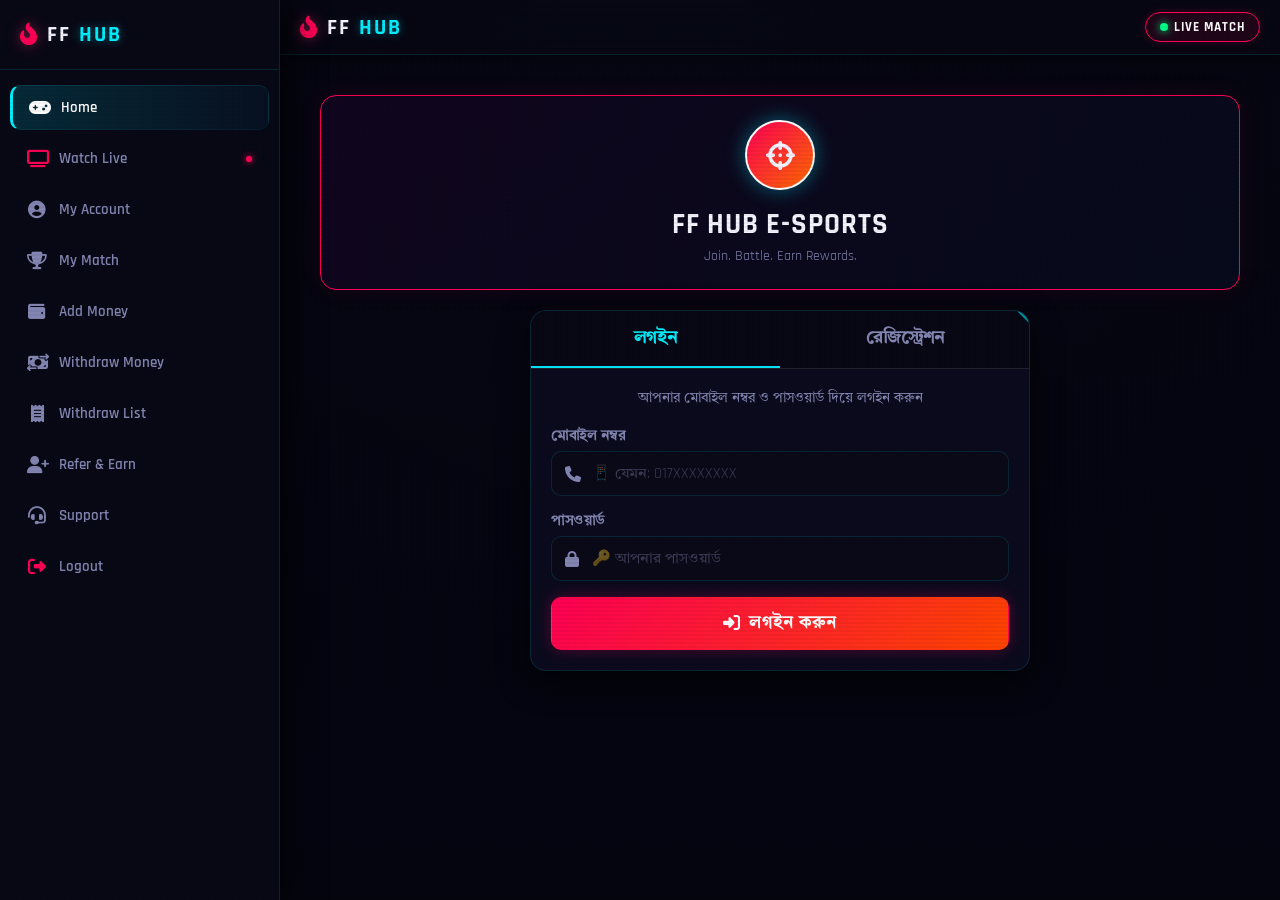
==== index.html @ 03e6fbab "Initial commit of FF Hub" ====
<!DOCTYPE html>
<html lang="bn">
<head>
  <meta charset="UTF-8">
  <meta name="viewport" content="width=device-width, initial-scale=1.0">
  <title>FF HUB — E-Sports Platform 🔥</title>
  <meta name="description" content="Bangladesh Free Fire Tournament Platform — Join, Play, Win!">
  <link rel="manifest" href="manifest.json">
  <meta name="theme-color" content="#ff0055">
  <link rel="stylesheet" href="css/style.css">
  <link rel="stylesheet" href="https://cdnjs.cloudflare.com/ajax/libs/font-awesome/6.5.0/css/all.min.css">
</head>
<body>

<div id="app" class="futuristic-layout">

  <!-- ── SIDEBAR DRAWER (LEFT PANEL) ── -->
  <aside id="sidebar" class="sidebar">
    <div class="sidebar-header">
      <div class="logo">
        <i class="fa-solid fa-fire-flame-curved"></i> FF <span>HUB</span>
      </div>
      <button class="sidebar-close-btn" onclick="toggleSidebar()">&times;</button>
    </div>
    
    <div class="sidebar-profile" id="sidebarProfile" style="display:none;">
      <div class="sidebar-avatar"><i class="fa-solid fa-user-ninja"></i></div>
      <div class="sidebar-user-info">
        <div class="sidebar-username" id="sbName">—</div>
        <div class="sidebar-email" id="sbEmail">—</div>
      </div>
    </div>
    
    <nav class="sidebar-nav">
      <a href="#" id="menu-home" onclick="goMenu('Home', this)" class="active">
        <i class="fa-solid fa-gamepad"></i> Home
      </a>
      <a href="#" id="menu-live" onclick="goMenu('Live', this)">
        <i class="fa-solid fa-tv live-glowing-icon"></i> Watch Live <span class="badge-live-pulse"></span>
      </a>
      <a href="#" id="menu-account" onclick="goMenu('Account', this)">
        <i class="fa-solid fa-circle-user"></i> My Account
      </a>
      <a href="#" id="menu-mymatch" onclick="goMenu('MyMatch', this)">
        <i class="fa-solid fa-trophy"></i> My Match
      </a>
      <a href="#" id="menu-addmoney" onclick="goMenu('AddMoney', this)">
        <i class="fa-solid fa-wallet"></i> Add Money
      </a>
      <a href="#" id="menu-withdraw" onclick="goMenu('Withdraw', this)">
        <i class="fa-solid fa-money-bill-transfer"></i> Withdraw Money
      </a>
      <a href="#" id="menu-withdrawlist" onclick="goMenu('WithdrawList', this)">
        <i class="fa-solid fa-receipt"></i> Withdraw List
      </a>
      <a href="#" id="menu-refer" onclick="goMenu('Refer', this)">
        <i class="fa-solid fa-user-plus"></i> Refer & Earn
      </a>
      <a href="#" id="menu-support" onclick="goMenu('Support', this)">
        <i class="fa-solid fa-headset"></i> Support
      </a>
      <a href="#" onclick="doLogout()">
        <i class="fa-solid fa-right-from-bracket" style="color: var(--primary);"></i> Logout
      </a>
    </nav>
  </aside>

  <!-- Sidebar Overlay for mobile -->
  <div id="sidebarOverlay" class="sidebar-overlay" onclick="toggleSidebar()"></div>

  <!-- ── MAIN CONTENT AREA ── -->
  <div class="content-wrapper">
    
    <!-- TOP NAVBAR -->
    <header class="top-navbar">
      <div class="nav-left">
        <button class="hamburger-btn" onclick="toggleSidebar()"><i class="fa-solid fa-bars-staggered"></i></button>
        <div class="logo">
          <i class="fa-solid fa-fire-flame-curved"></i> FF <span>HUB</span>
        </div>
      </div>
      <div class="nav-right">
        <a href="#" onclick="goMenu('Live')" class="live-btn-header">
          <span class="live-dot"></span> LIVE MATCH
        </a>
        <div class="wallet-badge" onclick="goMenu('AddMoney')" id="walletBtn" style="display:none;">
          <i class="fa-solid fa-coins"></i>
          <span id="walletDisplay">৳ 0</span>
        </div>
      </div>
    </header>

    <!-- CONTENT WRAPPER -->
    <main>

      <!-- ── AUTH SECTION ── -->
      <section id="secAuth" class="active">
        <div class="profile-hero" style="margin-top:10px; border-color: var(--primary);">
          <div class="profile-avatar-big" style="background: linear-gradient(135deg, var(--primary) 0%, #ff6a00 100%); width:70px; height:70px; font-size:1.8rem;">
            <i class="fa-solid fa-crosshairs"></i>
          </div>
          <h1 style="font-size: 1.8rem; font-weight:700; color: var(--text); letter-spacing: 1px;">FF HUB E-SPORTS</h1>
          <p style="color: var(--muted); margin-top: 4px; font-size:0.9rem;">Join. Battle. Earn Rewards.</p>
        </div>
        
        <div class="card" style="position:relative; z-index:10; background: rgba(13, 14, 33, 0.85); backdrop-filter: blur(20px); padding: 0; overflow: hidden;">
          <!-- AUTH TABS -->
          <div style="display:flex; border-bottom: 1px solid rgba(255,255,255,0.1); background: rgba(0,0,0,0.3);">
            <button id="tabLogin" class="auth-tab active" onclick="switchAuthTab('login')" style="flex:1; padding:16px; background:none; border:none; color:var(--secondary); border-bottom: 2px solid var(--secondary); font-weight:800; font-family:var(--font); font-size:1.1rem; cursor:pointer;">লগইন</button>
            <button id="tabReg" class="auth-tab" onclick="switchAuthTab('register')" style="flex:1; padding:16px; background:none; border:none; color:var(--muted); border-bottom: 2px solid transparent; font-weight:800; font-family:var(--font); font-size:1.1rem; cursor:pointer;">রেজিস্ট্রেশন</button>
          </div>

          <!-- LOGIN FORM -->
          <div id="formLogin" style="padding: 20px;">
            <div class="form-sub" style="margin-bottom:20px;">আপনার মোবাইল নম্বর ও পাসওয়ার্ড দিয়ে লগইন করুন</div>
            <div class="input-group">
              <span class="input-label">মোবাইল নম্বর</span>
              <div class="input-wrapper">
                <input type="tel" id="loginPhone" placeholder="📱 যেমন: 017XXXXXXXX">
                <i class="fa-solid fa-phone"></i>
              </div>
            </div>
            <div class="input-group">
              <span class="input-label">পাসওয়ার্ড</span>
              <div class="input-wrapper">
                <input type="password" id="loginPass" placeholder="🔑 আপনার পাসওয়ার্ড">
                <i class="fa-solid fa-lock"></i>
              </div>
            </div>
            <button class="btn btn-fire" onclick="doLogin()">
              <i class="fa-solid fa-right-to-bracket"></i> লগইন করুন
            </button>
          </div>

          <!-- REGISTRATION FORM -->
          <div id="formReg" style="display:none; padding: 20px;">
            <div class="form-sub" style="margin-bottom:20px;">নতুন হলে সঠিক তথ্য দিয়ে একাউন্ট তৈরি করুন</div>
            <div class="input-group">
              <span class="input-label">আপনার নাম</span>
              <div class="input-wrapper">
                <input type="text" id="regName" placeholder="👤 যেমন: Azizul Islam">
                <i class="fa-solid fa-signature"></i>
              </div>
            </div>
            <div class="input-group">
              <span class="input-label">মোবাইল নম্বর</span>
              <div class="input-wrapper">
                <input type="tel" id="regPhone" placeholder="📱 যেমন: 017XXXXXXXX">
                <i class="fa-solid fa-phone"></i>
              </div>
            </div>
            <div class="input-group">
              <span class="input-label">Free Fire UID</span>
              <div class="input-wrapper">
                <input type="text" id="regFFUid" placeholder="🎮 যেমন: 1234567890">
                <i class="fa-solid fa-id-card"></i>
              </div>
            </div>
            <div class="input-group">
              <span class="input-label">Free Fire ইন-গেম নাম</span>
              <div class="input-wrapper">
                <input type="text" id="regFFName" placeholder="⚔️ যেমন: HHH_Fahim">
                <i class="fa-solid fa-gamepad"></i>
              </div>
            </div>
            <div class="input-group">
              <span class="input-label">নতুন পাসওয়ার্ড</span>
              <div class="input-wrapper">
                <input type="password" id="regPass" placeholder="🔑 কমপক্ষে ৪ সংখ্যার পাসওয়ার্ড">
                <i class="fa-solid fa-lock"></i>
              </div>
            </div>
            <button class="btn btn-cyan" onclick="doRegister()">
              <i class="fa-solid fa-user-plus"></i> একাউন্ট তৈরি করুন
            </button>
          </div>
        </div>
      </section>

      <!-- ── HOME SECTION ── -->
      <section id="secHome">
        
        <!-- ── HERO BANNERS (Auto-Slide Carousel) ── -->
        <div id="heroSlider" style="margin-bottom: 24px;">
        </div>

        <div class="sec-title">
          <i class="fa-solid fa-gamepad"></i> গেম মোড বেছে নিন
        </div>
        
        <!-- ── MODE GRID (Dynamically rendered from DB.modes) ── -->
        <div id="modeGrid" class="mode-grid"></div>
      </section>

      <!-- ── MATCH LIST SECTION ── -->
      <section id="secMatchList">
        <div style="display: flex; align-items: center; justify-content: space-between; margin-bottom: 20px; border-bottom: 1px solid rgba(255,255,255,0.1); padding-bottom: 15px;">
          <div style="display: flex; align-items: center; gap: 12px;">
            <button onclick="goMenu('Home')" style="background: rgba(255,255,255,0.1); border: none; color: #fff; width: 36px; height: 36px; border-radius: 50%; font-size: 1.1rem; cursor: pointer; display: flex; align-items: center; justify-content: center;">
              <i class="fa-solid fa-arrow-left"></i>
            </button>
            <div style="font-size: 1.2rem; font-weight: 800; text-transform: uppercase;" id="matchListTitle">Free Fire Matches</div>
          </div>
          <button style="background: transparent; color: var(--secondary); border: none; font-size: 1.4rem; cursor: pointer;">
            <i class="fa-solid fa-circle-play"></i>
          </button>
        </div>

        <div style="display: flex; margin-bottom: 16px;">
          <button id="mlTabOngoing" class="filter-tab active" style="flex:1; border-radius:0; border-bottom: 3px solid var(--secondary); background:transparent; font-weight:800; font-size:0.9rem;" onclick="filterListTab('ongoing')">ONGOING</button>
          <button id="mlTabResults" class="filter-tab" style="flex:1; border-radius:0; border-bottom: 3px solid transparent; background:transparent; font-weight:800; color:var(--muted); font-size:0.9rem;" onclick="filterListTab('results')">RESULTS</button>
        </div>

        <div id="tournamentList">
          <!-- Rendered dynamically via JS -->
        </div>
      </section>

      <!-- ── WATCH LIVE MATCH SECTION ── -->
      <section id="secLive">
        <div class="live-stream-chat-layout">
          <!-- Live Stream -->
          <div>
            <div class="card card-glowing" style="margin-bottom:0;">
              <div class="form-title" style="margin-bottom:12px;">🎥 big match live streaming</div>
              <div id="liveStreamContainer" class="live-stream-container"></div>
              <div style="margin-top: 15px; display: flex; justify-content: space-between; align-items: center;">
                <span class="status-badge approved" style="margin-top:0; font-size:0.75rem;">
                  <span class="live-dot" style="display:inline-block; margin-right:4px;"></span> Active Stream
                </span>
                <div style="font-size:0.85rem; color:var(--muted);" id="liveMatchTitle">Free Fire Grand Finals Live</div>
              </div>
            </div>
          </div>

          <!-- Live Chat -->
          <div class="live-chat-card">
            <div class="live-chat-header">
              <i class="fa-solid fa-comments"></i> 💬 Arena Live Chat (ম্যাচ আলোচনা)
            </div>
            <div class="live-chat-messages" id="liveChatMessages">
              <div class="chat-msg"><span class="chat-author mod">System Bot:</span> স্বাগতম! এখানে লাইভ ম্যাচের মন্তব্য করুন।</div>
            </div>
            <div class="live-chat-input-bar">
              <input type="text" id="chatInput" placeholder="চ্যাট লিখুন..." class="no-icon" onkeydown="if(event.key === 'Enter') sendChat()">
              <button onclick="sendChat()">Send</button>
            </div>
          </div>
        </div>

        <!-- Android & Telegram Links -->
        <div class="esport-promo-grid">
          <a href="https://play.google.com" target="_blank" class="esport-promo-btn playstore">
            <i class="fa-brands fa-google-play"></i>
            <strong>Google Play App</strong>
            <span>Download Mobile App</span>
          </a>
          <a href="https://t.me/yourtelegram" target="_blank" class="esport-promo-btn telegram">
            <i class="fa-brands fa-telegram"></i>
            <strong>Join Telegram</strong>
            <span>Giveaways & Offers</span>
          </a>
        </div>
      </section>

      <!-- ── MY ACCOUNT (PROFILE) SECTION ── -->
      <section id="secAccount">
        <div class="profile-hero">
          <div class="verified-badge">
            <i class="fa-solid fa-circle-check"></i> Verified Account
          </div>
          <div class="profile-avatar-big">
            <i class="fa-solid fa-user-ninja"></i>
          </div>
          <h2 class="profile-name" id="pName"> Azizul Islam Fahim</h2>
          <div class="profile-ffname" id="pFFName" style="font-size: 1rem; font-weight:600; margin-top:2px;">FF Name: HHH Esports</div>
          <div class="profile-uid" id="pUid" style="font-size: 0.9rem; font-weight:500;">UID: 325318992</div>
          <div class="profile-joined-date" id="pJoinedDate">Joined: 28 January, 2026 at 10:06 AM</div>
        </div>

        <!-- Balances Grid -->
        <div class="stats-grid">
          <div class="stat-box cyan">
            <h3>💰 Current Balance</h3>
            <p id="p2Wallet">৳ 0</p>
          </div>
          <div class="stat-box green">
            <h3>🏅 Earn Balance</h3>
            <p id="p2Prize">৳ 0</p>
          </div>
          <div class="stat-box secondary">
            <h3>🔑 Support PIN</h3>
            <p id="p2SupportPin" style="font-size: 1.4rem; letter-spacing: 1px;">------</p>
          </div>
          <div class="stat-box secondary" style="display:flex; flex-direction:column; justify-content:center; align-items:center;">
            <h3>💀 Total Kills</h3>
            <p id="p2Kills" style="font-size: 1.5rem;">0</p>
          </div>
        </div>

        <div style="display:flex; justify-content:space-between; align-items:center; margin-bottom:12px;">
          <div class="sec-title" style="margin:0;"><i class="fa-solid fa-receipt"></i> সাম্প্রতিক লেনদেন সমূহ</div>
          <button class="btn btn-cyan btn-sm" onclick="goMenu('AddMoney')" style="padding:6px 12px; font-size:0.75rem;">Add Money</button>
        </div>

        <!-- Transactions History Container -->
        <div class="card" style="padding: 10px;">
          <div class="table-responsive">
            <table class="tx-table">
              <thead>
                <tr>
                  <th>তারিখ</th>
                  <th>বিবরণ/ট্যাগ</th>
                  <th>পরিমাণ</th>
                  <th>অবস্থা</th>
                </tr>
              </thead>
              <tbody id="historyList">
                <!-- Rendered dynamically -->
              </tbody>
            </table>
          </div>
          <div class="table-pagination">
            <button class="pag-btn" id="btnPrevPage" onclick="prevPage()">Previous</button>
            <span id="pageIndicator">Page 1 of 1</span>
            <button class="pag-btn" id="btnNextPage" onclick="nextPage()">Next</button>
          </div>
        </div>
      </section>

      <!-- ── MY MATCHES SECTION ── -->
      <section id="secMyMatch">
        <div class="sec-title">
          <i class="fa-solid fa-gamepad"></i> আমার অংশগ্রহণকৃত টুর্নামেন্ট
        </div>
        <div id="myMatchesList">
          <!-- Filled by JS -->
        </div>
      </section>

      <!-- ── ADD MONEY (DEPOSIT) SECTION ── -->
      <section id="secAddMoney">
        <div class="card card-glowing">
          <div class="form-title">💰 Add Wallet Money</div>
          <div class="form-sub">নিচের যেকোনো পেমেন্ট অপশন ব্যবহার করে ডিপোজিট করুন</div>

          <div class="pay-grid">
            <button class="pay-btn bkash selected" onclick="selectPayMethod('bkash', this)">💗 bKash</button>
            <button class="pay-btn nagad" onclick="selectPayMethod('nagad', this)">🔶 Nagad</button>
            <button class="pay-btn rocket" onclick="selectPayMethod('rocket', this)">🚀 Rocket</button>
          </div>

          <div class="pay-number-card">
            <div>
              <div class="pay-num-lbl" id="payLabel">bKash Personal:</div>
              <div class="pay-num-val" id="payNumber">01712-345678</div>
            </div>
            <button class="copy-btn" onclick="copyNumber()">Copy Number</button>
          </div>

          <div class="input-group">
            <span class="input-label">টাকার পরিমাণ (৳)</span>
            <div class="input-wrapper">
              <input type="number" id="depAmount" placeholder="যেমন: ১০০ (নূন্যতম ৫০ টাকা)" min="50">
              <i class="fa-solid fa-bangladeshi-taka-sign"></i>
            </div>
          </div>

          <div class="input-group">
            <span class="input-label">Transaction ID (TrxID)</span>
            <div class="input-wrapper">
              <input type="text" id="depTrx" placeholder="পেমেন্ট স্লিপের TrxID টি দিন">
              <i class="fa-solid fa-key"></i>
            </div>
          </div>

          <button class="btn btn-green" onclick="submitDeposit()">
            <i class="fa-solid fa-paper-plane"></i> পেমেন্ট রিকোয়েস্ট পাঠান
          </button>
        </div>

        <!-- Video Tutorial Card -->
        <div class="tutorial-video-card">
          <div class="tutorial-header">
            <i class="fa-brands fa-youtube" style="color:red; margin-right:6px;"></i> Tutorial: টাকা কিভাবে অ্যাড করবেন?
          </div>
          <div id="tutorialVideoContainer" class="tutorial-video-container">
            <!-- Embed dynamically from settings -->
          </div>
        </div>
      </section>

      <!-- ── WITHDRAW SECTION ── -->
      <section id="secWithdraw">
        <!-- Withdraw Request Card -->
        <div class="card card-glowing">
          <div class="form-title">💸 Winnings Withdrawal</div>
          <div class="form-sub">আপনার উইনিং ব্যালেন্স bKash, Nagad বা Rocket এ সরাসরি ক্যাশআউট করুন</div>

          <div class="pay-number-card" style="margin-bottom:16px;">
            <div>
              <div class="pay-num-lbl">উইথড্র করার যোগ্য ব্যালেন্স</div>
              <div class="pay-num-val" style="color:var(--gold);" id="withBalDisplay">৳ 0</div>
            </div>
            <div style="font-size:0.8rem; color:var(--primary); font-weight:700;">মিনিমাম উইথড্র: ৳১০০</div>
          </div>

          <div class="input-group">
            <span class="input-label">উইথড্র করার পরিমাণ (৳)</span>
            <div class="input-wrapper">
              <input type="number" id="withAmt" placeholder="১০০ বা তার বেশি দিন" min="100">
              <i class="fa-solid fa-bangladeshi-taka-sign"></i>
            </div>
          </div>

          <div class="input-group">
            <span class="input-label">পেমেন্ট মেথড সিলেক্ট করুন</span>
            <div class="select-wrapper">
              <select id="withMethod" class="no-icon">
                <option value="bkash">💗 bKash (Personal)</option>
                <option value="nagad">🔶 Nagad (Personal)</option>
                <option value="rocket">🚀 Rocket (Personal)</option>
              </select>
            </div>
          </div>

          <div class="input-group">
            <span class="input-label">আপনার পেমেন্ট নম্বর</span>
            <div class="input-wrapper">
              <input type="text" id="withAcc" placeholder="আপনার ০১১XXXXXXXX নম্বরটি দিন">
              <i class="fa-solid fa-phone"></i>
            </div>
          </div>

          <button class="btn btn-fire" onclick="submitWithdraw()">
            <i class="fa-solid fa-paper-plane"></i> উইথড্র রিকোয়েস্ট পাঠান
          </button>
        </div>

        <!-- Transfer Winnings to Wallet Balance Card -->
        <div class="card">
          <div class="form-title" style="font-size: 1.15rem; color: var(--secondary);">🔄 Transfer To Wallet Money</div>
          <div class="form-sub" style="margin-bottom:14px;">উইনিং ব্যালেন্সটি ডিপোজিট ব্যালেন্সে রূপান্তর করে গেম খেলুন (ফি ০%)</div>
          
          <div class="pay-number-card" style="margin-bottom:16px; padding:10px 14px;">
            <div>
              <div class="pay-num-lbl" style="font-size:0.8rem;">হস্তান্তরযোগ্য ব্যালেন্স</div>
              <div class="pay-num-val" style="color:var(--secondary); font-size:1rem;" id="transBalDisplay">৳ 0</div>
            </div>
          </div>

          <div class="input-group">
            <span class="input-label">রূপান্তরের পরিমাণ (৳)</span>
            <div class="input-wrapper">
              <input type="number" id="transAmt" placeholder="৳ পরিমাণ লিখুন" min="10">
              <i class="fa-solid fa-arrow-right-arrow-left"></i>
            </div>
          </div>

          <button class="btn btn-cyan" onclick="submitTransfer()">
            <i class="fa-solid fa-arrow-right-arrow-left"></i> ট্রান্সফার করুন
          </button>
        </div>
      </section>

      <!-- ── WITHDRAW LIST SECTION ── -->
      <section id="secWithdrawList">
        <div class="sec-title">
          <i class="fa-solid fa-receipt"></i> উইথড্র রিকোয়েস্ট হিস্ট্রি
        </div>
        <div class="card" id="withdrawRequestsList">
          <div class="empty"><i class="fa-solid fa-receipt"></i> কোন উইথড্র ইতিহাস নেই</div>
        </div>
      </section>

      <!-- ── REFER & EARN SECTION ── -->
      <section id="secRefer">
        <div class="card card-glowing" style="text-align: center;">
          <div class="profile-avatar-big" style="background: linear-gradient(135deg, var(--secondary) 0%, var(--blue) 100%); width:65px; height:65px; font-size:1.6rem; margin-bottom:12px;">
            <i class="fa-solid fa-gift"></i>
          </div>
          <div class="form-title">Refer & Earn Program</div>
          <div class="form-sub">বন্ধুদের রেফার করুন এবং প্রতিটি ডিপোজিটে ৫% বোনাস উপার্জন করুন!</div>

          <div class="refer-box">
            <div class="refer-code-lbl">আপনার ইউনিক রেফারেল কোড</div>
            <div class="refer-code-val" id="myReferCode">FFHUB-XXXX</div>
            <button class="copy-btn" onclick="copyReferCode()">Copy Code</button>
          </div>

          <div style="font-size:0.85rem; color:var(--muted); line-height:1.6; text-align:left; border-top:1px solid var(--border); padding-top:14px;">
            <strong>কিভাবে কাজ করে?</strong><br>
            ১. আপনার কোডটি বন্ধুদের সাথে শেয়ার করুন।<br>
            ২. রেজিস্ট্রেশনের সময় তারা আপনার কোড ব্যবহার করবে।<br>
            ৩. তারা যখনই টাকা অ্যাড করবে, আপনি সাথে সাথে পাবেন ৫% ক্যাশব্যাক!
          </div>
        </div>
      </section>

      <!-- ── SUPPORT SECTION ── -->
      <section id="secSupport">
        <div class="card">
          <div class="form-title" style="text-align:left;"><i class="fa-solid fa-headset" style="color:var(--secondary);"></i> কাস্টমার সাপোর্ট এবং হেল্প</div>
          <div class="form-sub" style="text-align:left;">আমাদের সাথে যেকোনো প্রয়োজনে যোগাযোগ করুন। আমরা ২৪ ঘণ্টার মধ্যে উত্তর দেব।</div>

          <div style="display:flex; flex-direction:column; gap:12px;">
            <a href="https://t.me/yourtelegram" target="_blank" class="esport-promo-btn telegram" style="flex-direction:row; justify-content:flex-start; gap:16px;">
              <i class="fa-brands fa-telegram" style="font-size:2rem;"></i>
              <div style="text-align:left;">
                <strong style="display:block;">Telegram Channel</strong>
                <span style="font-size:0.75rem;">চ্যানেল জয়েন করে আপডেট থাকুন</span>
              </div>
            </a>
            
            <a href="https://wa.me/8801700000000" target="_blank" class="esport-promo-btn playstore" style="flex-direction:row; justify-content:flex-start; gap:16px; border-color: rgba(0, 255, 136, 0.2);">
              <i class="fa-brands fa-whatsapp" style="font-size:2rem; color: #25d366;"></i>
              <div style="text-align:left;">
                <strong style="display:block; color: #fff;">WhatsApp Support</strong>
                <span style="font-size:0.75rem; color: var(--muted);">পেমেন্ট বা জয়েনিং সমস্যায় চ্যাট করুন</span>
              </div>
            </a>
          </div>

          <div style="margin-top:20px; padding:15px; background:rgba(0, 240, 255, 0.03); border:1px solid var(--border); border-radius:10px;">
            <div style="font-weight:700; color:var(--text); font-size:0.9rem; margin-bottom:6px;">⚠️ গুরুত্বপূর্ণ নিয়মাবলী:</div>
            <div style="font-size:0.8rem; color:var(--muted); line-height:1.6;">
              - উইথড্র করার পর টাকা ১-১২ ঘণ্টার মধ্যে আপনার অ্যাকাউন্টে পাঠিয়ে দেওয়া হবে।<br>
              - রুম কোড ম্যাচের নির্ধারিত সময়ের ১০ মিনিট পূর্বে নোটিফিকেশনে দেওয়া হবে।<br>
              - হ্যাকিং বা গেমের নিয়ম ভঙ্গ করলে আইডি ব্লক এবং ব্যালেন্স বাজেয়াপ্ত হবে।
            </div>
          </div>
        </div>
      </section>

    </main>

    <!-- BOTTOM NAV (VISIBLE ON MOBILE ONLY) -->
    <nav class="bottom-nav" id="bottomNav" style="display:none;">
      <a href="#" id="nav-home" onclick="goMenu('Home', this)" class="active">
        <i class="fa-solid fa-gamepad"></i>Home
      </a>
      <a href="#" id="nav-live" onclick="goMenu('Live', this)">
        <i class="fa-solid fa-tv"></i>Live Stream
      </a>
      <a href="#" id="nav-mymatch" onclick="goMenu('MyMatch', this)">
        <i class="fa-solid fa-clock-rotate-left"></i>My Match
      </a>
      <a href="#" id="nav-account" onclick="goMenu('Account', this)">
        <i class="fa-solid fa-user"></i>Account
      </a>
    </nav>

  </div><!-- .content-wrapper -->

</div><!-- #app -->

<!-- ═══════════════════ MODALS ═══════════════════ -->

<!-- JOIN CONFIRM MODAL -->
<div class="modal" id="joinModal">
  <div class="modal-box">
    <div class="modal-head">
      <div class="modal-title"><i class="fa-solid fa-gamepad" style="color:var(--secondary)"></i> টুর্নামেন্ট Join নিশ্চিতকরণ</div>
      <button class="modal-close" onclick="closeModal('joinModal')">✕</button>
    </div>
    <div class="card" id="joinInfo" style="margin-bottom:16px; background:rgba(10, 11, 24, 0.7); border-color: rgba(255,255,255,0.05);">
      <!-- Filled by JS -->
    </div>
    <button class="btn btn-cyan" onclick="confirmJoin()">
      <i class="fa-solid fa-circle-check"></i> নিশ্চিত করুন ও প্রবেশ করুন
    </button>
  </div>
</div>

<!-- MATCH DETAIL MODAL (Rules + Players) -->
<div id="matchDetailModal" onclick="closeMatchDetail(event)">
  <div class="match-detail-sheet" onclick="event.stopPropagation()">
    <div class="mds-header">
      <div class="mds-handle"></div>
      <div class="mds-title" id="mdsTitle">Match Rules</div>
      <div class="mds-meta" id="mdsMeta"></div>
      <button class="mds-close" onclick="closeMatchDetail()">✕</button>
    </div>

    <div class="mds-tabs">
      <button class="mds-tab active" id="mdsTabRules" onclick="switchMdsTab('rules')">📋 ম্যাচ নিয়ম</button>
      <button class="mds-tab" id="mdsTabPlayers" onclick="switchMdsTab('players')">👥 অংশগ্রহণকারী</button>
    </div>

    <div class="mds-body">
      <!-- RULES TAB -->
      <div class="mds-pane active" id="mdsPaneRules">
        <div id="mdsRulesContent"></div>
      </div>

      <!-- PLAYERS TAB -->
      <div class="mds-pane" id="mdsPanePlayers">
        <div id="mdsPlayersContent"></div>
      </div>
    </div>
  </div>
</div>

<!-- TOAST -->
<div id="toast"></div>

<!-- JS -->
<script src="js/app.js"></script>
<script>
  if ('serviceWorker' in navigator) {
    navigator.serviceWorker.register('/sw.js').catch(()=>{});
  }
</script>
</body>
</html>
---- css/style.css ----
@import url('https://fonts.googleapis.com/css2?family=Rajdhani:wght@400;500;600;700&family=Tiro+Bangla&display=swap');

:root {
  --bg: #050610;
  --bg-gradient: radial-gradient(circle at 50% 0%, #150f2a 0%, #050610 80%);
  --bg2: #0a0b18;
  --card: rgba(13, 14, 33, 0.65);
  --card-glowing: rgba(19, 21, 48, 0.8);
  --border: rgba(0, 240, 255, 0.12);
  --border-glow: rgba(0, 240, 255, 0.35);
  --primary: #ff0055;
  --primary-glow: rgba(255, 0, 85, 0.4);
  --secondary: #00f0ff;
  --secondary-glow: rgba(0, 240, 255, 0.4);
  --gold: #ffb700;
  --gold-glow: rgba(255, 183, 0, 0.3);
  --green: #00ff88;
  --green-glow: rgba(0, 255, 136, 0.3);
  --blue: #00aaff;
  --text: #f5f5ff;
  --muted: #8487b2;
  --radius: 16px;
  --shadow: 0 10px 30px rgba(0, 0, 0, 0.6);
  --font: 'Rajdhani', 'Tiro Bangla', sans-serif;
  --bkash: #e2136e;
  --nagad: #f37021;
  --rocket: #8b44ac;
}

* {
  margin: 0;
  padding: 0;
  box-sizing: border-box;
}

body {
  background: var(--bg);
  background-image: var(--bg-gradient);
  color: var(--text);
  font-family: var(--font);
  min-height: 100vh;
  overflow-x: hidden;
}

body::after {
  content: '';
  position: fixed;
  top: 0;
  left: 0;
  right: 0;
  bottom: 0;
  width: 100vw;
  height: 100vh;
  background: 
    linear-gradient(to bottom, rgba(5, 6, 16, 0.85), rgba(5, 6, 16, 0.95)),
    url('https://upload.wikimedia.org/wikipedia/en/2/2f/Logo_of_Garena_Free_Fire.png') no-repeat center center;
  background-size: 60% auto;
  z-index: -2;
  pointer-events: none;
  transition: opacity 0.4s ease;
}
body.has-custom-bg::after {
  opacity: 0.15;
}

/* Futuristic Scanline Effect Overlay */
body::before {
  content: '';
  position: fixed;
  top: 0; left: 0; right: 0; bottom: 0;
  background: linear-gradient(rgba(18, 16, 16, 0) 50%, rgba(0, 0, 0, 0.12) 50%),
              linear-gradient(90deg, rgba(255, 0, 0, 0.03), rgba(0, 255, 0, 0.01), rgba(0, 0, 255, 0.03));
  background-size: 100% 4px, 6px 100%;
  pointer-events: none;
  z-index: 9999;
  opacity: 0.4;
}

/* Main Grid Layout for Pinned Sidebar on Desktop */
.futuristic-layout {
  display: flex;
  flex-direction: column;
  min-height: 100vh;
}

.content-wrapper {
  flex: 1;
  display: flex;
  flex-direction: column;
  min-width: 0;
}

/* ── HEADER NAVBAR ── */
.top-navbar {
  position: sticky;
  top: 0;
  z-index: 900;
  display: flex;
  align-items: center;
  justify-content: space-between;
  padding: 12px 20px;
  background: rgba(8, 9, 21, 0.85);
  backdrop-filter: blur(20px);
  -webkit-backdrop-filter: blur(20px);
  border-bottom: 1px solid var(--border);
  box-shadow: 0 4px 20px rgba(0, 0, 0, 0.4);
}

.nav-left, .nav-right {
  display: flex;
  align-items: center;
  gap: 12px;
}

.hamburger-btn {
  background: rgba(255, 255, 255, 0.05);
  border: 1px solid var(--border);
  color: var(--secondary);
  border-radius: 8px;
  width: 40px;
  height: 40px;
  display: flex;
  align-items: center;
  justify-content: center;
  cursor: pointer;
  font-size: 1.1rem;
  transition: all 0.25s;
}
.hamburger-btn:hover {
  background: rgba(0, 240, 255, 0.1);
  border-color: var(--secondary);
  box-shadow: 0 0 10px rgba(0, 240, 255, 0.3);
}

.logo {
  font-size: 1.4rem;
  font-weight: 700;
  letter-spacing: 2px;
  color: var(--text);
  display: flex;
  align-items: center;
  gap: 8px;
  text-shadow: 0 0 10px rgba(255, 255, 255, 0.1);
}
.logo i {
  color: var(--primary);
  filter: drop-shadow(0 0 8px var(--primary-glow));
}
.logo span {
  color: var(--secondary);
  text-shadow: 0 0 10px var(--secondary-glow);
}

.live-btn-header {
  background: rgba(255, 0, 85, 0.1);
  border: 1px solid var(--primary);
  color: #fff;
  border-radius: 50px;
  padding: 6px 14px;
  font-size: 0.8rem;
  font-weight: 700;
  text-decoration: none;
  display: flex;
  align-items: center;
  gap: 6px;
  letter-spacing: 1px;
  transition: all 0.2s;
  box-shadow: 0 0 10px rgba(255, 0, 85, 0.2);
}
.live-btn-header:hover {
  background: var(--primary);
  box-shadow: 0 0 15px rgba(255, 0, 85, 0.6);
  transform: scale(1.05);
}
.live-dot {
  width: 8px;
  height: 8px;
  background-color: var(--green);
  border-radius: 50%;
  box-shadow: 0 0 8px var(--green);
  animation: live-blink 1.2s infinite;
}

.wallet-badge {
  display: flex;
  align-items: center;
  gap: 8px;
  background: rgba(0, 255, 136, 0.08);
  border: 1px solid rgba(0, 255, 136, 0.25);
  border-radius: 50px;
  padding: 6px 14px;
  cursor: pointer;
  font-size: 0.95rem;
  font-weight: 600;
  color: var(--green);
  transition: all 0.25s;
}
.wallet-badge:hover {
  background: rgba(0, 255, 136, 0.15);
  border-color: var(--green);
  box-shadow: 0 0 12px rgba(0, 255, 136, 0.35);
}

/* ── SIDEBAR NAVIGATION DRAWER ── */
.sidebar {
  position: fixed;
  top: 0;
  left: 0;
  bottom: 0;
  width: 280px;
  background: #080916;
  border-right: 1px solid var(--border);
  z-index: 1000;
  display: flex;
  flex-direction: column;
  transform: translateX(-100%);
  transition: transform 0.35s cubic-bezier(0.4, 0, 0.2, 1);
  box-shadow: 5px 0 30px rgba(0, 0, 0, 0.8);
}
.sidebar.open {
  transform: translateX(0);
}

.sidebar-header {
  padding: 20px;
  display: flex;
  align-items: center;
  justify-content: space-between;
  border-bottom: 1px solid var(--border);
}

.sidebar-close-btn {
  background: transparent;
  border: none;
  color: var(--muted);
  font-size: 1.8rem;
  cursor: pointer;
  transition: color 0.2s;
}
.sidebar-close-btn:hover {
  color: var(--primary);
}

.sidebar-profile {
  padding: 20px;
  display: flex;
  align-items: center;
  gap: 12px;
  background: rgba(255, 255, 255, 0.02);
  border-bottom: 1px solid rgba(255, 255, 255, 0.05);
}
.sidebar-avatar {
  width: 48px;
  height: 48px;
  border-radius: 50%;
  background: linear-gradient(135deg, var(--secondary), var(--blue));
  display: flex;
  align-items: center;
  justify-content: center;
  font-size: 1.2rem;
  color: #000;
  box-shadow: 0 0 10px rgba(0, 240, 255, 0.4);
}
.sidebar-user-info {
  display: flex;
  flex-direction: column;
  min-width: 0;
}
.sidebar-username {
  font-weight: 700;
  font-size: 1rem;
  color: var(--text);
  overflow: hidden;
  text-overflow: ellipsis;
  white-space: nowrap;
}
.sidebar-email {
  font-size: 0.8rem;
  color: var(--muted);
  overflow: hidden;
  text-overflow: ellipsis;
  white-space: nowrap;
}

.sidebar-nav {
  padding: 15px 10px;
  flex: 1;
  overflow-y: auto;
  display: flex;
  flex-direction: column;
  gap: 6px;
}
.sidebar-nav a {
  display: flex;
  align-items: center;
  gap: 12px;
  padding: 12px 16px;
  color: var(--muted);
  text-decoration: none;
  font-size: 0.95rem;
  font-weight: 600;
  border-radius: 10px;
  transition: all 0.2s;
  border: 1px solid transparent;
}
.sidebar-nav a i {
  width: 20px;
  font-size: 1.1rem;
  text-align: center;
  transition: transform 0.2s;
}
.sidebar-nav a:hover {
  color: var(--secondary);
  background: rgba(0, 240, 255, 0.05);
  border-color: rgba(0, 240, 255, 0.1);
  transform: translateX(4px);
}
.sidebar-nav a:hover i {
  transform: scale(1.1);
}
.sidebar-nav a.active {
  color: #fff;
  background: linear-gradient(90deg, rgba(0, 240, 255, 0.15) 0%, rgba(0, 170, 255, 0.05) 100%);
  border-left: 3px solid var(--secondary);
  border-top: 1px solid rgba(0, 240, 255, 0.1);
  border-right: 1px solid rgba(0, 240, 255, 0.05);
  border-bottom: 1px solid rgba(0, 240, 255, 0.05);
}
.sidebar-overlay {
  display: none;
  position: fixed;
  inset: 0;
  background: rgba(0, 0, 0, 0.6);
  backdrop-filter: blur(4px);
  z-index: 950;
}
.sidebar-overlay.active {
  display: block;
}

.live-glowing-icon {
  color: var(--primary);
  animation: icon-glow 1.5s infinite alternate;
}
@keyframes icon-glow {
  from { filter: drop-shadow(0 0 1px var(--primary)); }
  to { filter: drop-shadow(0 0 5px var(--primary)); }
}

.badge-live-pulse {
  width: 6px;
  height: 6px;
  background: var(--primary);
  border-radius: 50%;
  margin-left: auto;
  box-shadow: 0 0 6px var(--primary);
  animation: live-blink 1.2s infinite;
}

/* ── MAIN CONTENT ── */
main {
  padding: 20px 16px 100px;
  max-width: 540px;
  margin: 0 auto;
  width: 100%;
}

section {
  display: none;
  animation: section-fade 0.4s ease-out;
}
section.active {
  display: block;
}
@keyframes section-fade {
  from { opacity: 0; transform: translateY(8px); }
  to { opacity: 1; transform: translateY(0); }
}

/* ── FUTURISTIC CARDS ── */
.card {
  background: var(--card);
  border: 1px solid var(--border);
  border-radius: var(--radius);
  padding: 20px;
  margin-bottom: 20px;
  backdrop-filter: blur(14px);
  -webkit-backdrop-filter: blur(14px);
  box-shadow: var(--shadow);
  position: relative;
  overflow: hidden;
}
/* Cyber diagonal corner indicator decoration */
.card::before {
  content: '';
  position: absolute;
  top: 0; right: 0;
  border-style: solid;
  border-width: 0 12px 12px 0;
  border-color: transparent var(--secondary) transparent transparent;
  opacity: 0.6;
}

.card-glowing {
  background: var(--card-glowing);
  border-color: rgba(0, 240, 255, 0.25);
  box-shadow: 0 8px 32px rgba(0, 240, 255, 0.08), var(--shadow);
}

.form-title {
  font-size: 1.4rem;
  font-weight: 700;
  text-align: center;
  color: var(--secondary);
  letter-spacing: 1px;
  margin-bottom: 4px;
  text-shadow: 0 0 10px var(--secondary-glow);
}
.form-sub {
  font-size: 0.85rem;
  color: var(--muted);
  text-align: center;
  margin-bottom: 22px;
}

/* ── FORM ELEMENTS ── */
.input-group {
  margin-bottom: 16px;
  position: relative;
}
.input-label {
  font-size: 0.85rem;
  font-weight: 600;
  color: var(--muted);
  margin-bottom: 6px;
  display: block;
  letter-spacing: 0.5px;
}
.input-wrapper {
  position: relative;
}
.input-wrapper i {
  position: absolute;
  left: 14px;
  top: 50%;
  transform: translateY(-50%);
  color: var(--muted);
  transition: color 0.3s;
}

input, select, textarea {
  width: 100%;
  background: rgba(10, 11, 24, 0.8);
  border: 1px solid var(--border);
  border-radius: 10px;
  padding: 12px 14px 12px 40px; /* Space for left icon */
  color: var(--text);
  font-size: 0.95rem;
  font-family: var(--font);
  outline: none;
  transition: all 0.3s;
}
input.no-icon, select.no-icon {
  padding-left: 14px;
}
input::placeholder {
  color: rgba(132, 135, 178, 0.4);
}
input:focus, select:focus {
  border-color: var(--secondary);
  background: rgba(10, 11, 24, 0.95);
  box-shadow: 0 0 15px rgba(0, 240, 255, 0.25);
}
input:focus + i {
  color: var(--secondary);
}

select {
  appearance: none;
  cursor: pointer;
}
.select-wrapper {
  position: relative;
}
.select-wrapper::after {
  content: '▼';
  font-size: 0.7rem;
  color: var(--muted);
  position: absolute;
  right: 14px;
  top: 50%;
  transform: translateY(-50%);
  pointer-events: none;
}

/* ── BUTTONS ── */
.btn {
  display: flex;
  align-items: center;
  justify-content: center;
  gap: 8px;
  width: 100%;
  padding: 14px;
  border: 1px solid transparent;
  border-radius: 10px;
  font-size: 1.05rem;
  font-weight: 700;
  font-family: var(--font);
  cursor: pointer;
  letter-spacing: 1px;
  transition: all 0.25s;
}
.btn-fire {
  background: linear-gradient(135deg, var(--primary) 0%, #ff4500 100%);
  color: #fff;
  box-shadow: 0 0 15px rgba(255, 0, 85, 0.3);
}
.btn-fire:hover {
  transform: translateY(-2px);
  box-shadow: 0 0 25px rgba(255, 0, 85, 0.6);
  border-color: rgba(255, 255, 255, 0.25);
}
.btn-fire:active {
  transform: translateY(0);
}

.btn-cyan {
  background: linear-gradient(135deg, var(--secondary) 0%, #00aaff 100%);
  color: #050610;
  box-shadow: 0 0 15px rgba(0, 240, 255, 0.3);
}
.btn-cyan:hover {
  transform: translateY(-2px);
  box-shadow: 0 0 25px rgba(0, 240, 255, 0.6);
  border-color: rgba(255, 255, 255, 0.25);
}

.btn-green {
  background: linear-gradient(135deg, #00c851 0%, var(--green) 100%);
  color: #050610;
  box-shadow: 0 0 15px rgba(0, 255, 136, 0.25);
}
.btn-green:hover {
  transform: translateY(-2px);
  box-shadow: 0 0 25px rgba(0, 255, 136, 0.55);
}

.btn-sm {
  width: auto;
  display: inline-flex;
  padding: 8px 18px;
  font-size: 0.85rem;
  border-radius: 8px;
}

.btn:disabled {
  opacity: 0.5;
  cursor: not-allowed;
  transform: none !important;
  box-shadow: none !important;
}

/* ── STATS DASHBOARD GRID ── */
.stats-grid {
  display: grid;
  grid-template-columns: 1fr 1fr;
  gap: 12px;
  margin-bottom: 20px;
}
.stat-box {
  background: rgba(13, 14, 33, 0.6);
  border: 1px solid var(--border);
  border-radius: var(--radius);
  padding: 16px;
  text-align: center;
  position: relative;
  transition: border-color 0.25s;
}
.stat-box:hover {
  border-color: var(--secondary);
}
.stat-box h3 {
  font-size: 0.8rem;
  color: var(--muted);
  margin-bottom: 6px;
  text-transform: uppercase;
  letter-spacing: 1px;
}
.stat-box p {
  font-size: 1.6rem;
  font-weight: 700;
  color: var(--gold);
}
.stat-box.secondary p {
  color: var(--secondary);
}
.stat-box.green p {
  color: var(--green);
}
.stat-box.cyan p {
  color: var(--secondary);
}
.stat-box.triple {
  grid-column: span 2;
  display: grid;
  grid-template-columns: 1fr 1fr 1fr;
  padding: 14px;
}
.stat-box.triple .stat-col {
  border-right: 1px solid var(--border);
}
.stat-box.triple .stat-col:last-child {
  border-right: none;
}
.stat-box.triple p {
  font-size: 1.25rem;
}

/* ── FILTER MATCH TABS ── */
.filter-tabs {
  display: flex;
  gap: 8px;
  margin-bottom: 18px;
  overflow-x: auto;
  padding-bottom: 6px;
}
.filter-tab {
  background: rgba(255, 255, 255, 0.03);
  border: 1px solid var(--border);
  color: var(--muted);
  padding: 8px 16px;
  border-radius: 50px;
  cursor: pointer;
  font-size: 0.85rem;
  font-family: inherit;
  font-weight: 600;
  white-space: nowrap;
  transition: all 0.25s;
}
.filter-tab:hover, .filter-tab.active {
  background: rgba(0, 240, 255, 0.08);
  color: var(--secondary);
  border-color: var(--secondary);
  box-shadow: 0 0 10px rgba(0, 240, 255, 0.2);
}

/* ── TOURNAMENT CARDS ── */
.t-card {
  background: var(--card);
  border: 1px solid var(--border);
  border-radius: var(--radius);
  overflow: hidden;
  margin-bottom: 20px;
  box-shadow: var(--shadow);
  transition: all 0.3s;
}
.t-card:hover {
  transform: translateY(-2px);
  border-color: var(--secondary);
  box-shadow: 0 8px 25px rgba(0, 240, 255, 0.12), var(--shadow);
}
.t-banner {
  background: linear-gradient(90deg, #10061e 0%, #1c0919 100%);
  border-bottom: 1px solid var(--border);
  padding: 14px 18px;
  display: flex;
  justify-content: space-between;
  align-items: center;
}
.t-name {
  font-size: 1.15rem;
  font-weight: 700;
  color: var(--text);
  letter-spacing: 0.5px;
}
.t-badge {
  font-size: 0.72rem;
  padding: 4px 12px;
  border-radius: 50px;
  font-weight: 700;
  letter-spacing: 1px;
  text-transform: uppercase;
}
.badge-upcoming {
  background: rgba(255, 183, 0, 0.12);
  color: var(--gold);
  border: 1px solid rgba(255, 183, 0, 0.3);
}
.badge-live {
  background: rgba(255, 0, 85, 0.15);
  color: var(--primary);
  border: 1px solid rgba(255, 0, 85, 0.4);
  animation: pulse-live 1.2s infinite;
}
.badge-done {
  background: rgba(132, 135, 178, 0.15);
  color: var(--muted);
  border: 1px solid rgba(132, 135, 178, 0.3);
}

@keyframes pulse-live {
  0%, 100% { opacity: 1; box-shadow: 0 0 5px rgba(255, 0, 85, 0.4); }
  50% { opacity: 0.6; box-shadow: 0 0 15px rgba(255, 0, 85, 0.7); }
}

.t-body {
  padding: 16px 18px;
}

.t-grid {
  display: grid;
  grid-template-columns: 1fr 1fr;
  gap: 12px;
  margin-bottom: 16px;
}
.t-info {
  font-size: 0.85rem;
  color: var(--muted);
  display: flex;
  align-items: center;
  gap: 8px;
}
.t-info i {
  color: var(--secondary);
  width: 14px;
}
.t-info span {
  color: var(--text);
  font-weight: 600;
}
.t-info span.gold { color: var(--gold); }
.t-info span.green { color: var(--green); }

.t-prize-distribution {
  background: rgba(255, 255, 255, 0.02);
  border-radius: 8px;
  padding: 8px 12px;
  font-size: 0.8rem;
  color: var(--muted);
  margin-bottom: 16px;
  display: flex;
  flex-wrap: wrap;
  gap: 10px;
  justify-content: space-between;
  border: 1px solid rgba(255, 255, 255, 0.03);
}

/* Slots Progress Bar */
.t-slots-container {
  margin-bottom: 18px;
}
.t-slots-label {
  display: flex;
  justify-content: space-between;
  font-size: 0.8rem;
  color: var(--muted);
  margin-bottom: 6px;
}
.t-slots-bar-bg {
  width: 100%;
  height: 6px;
  background: rgba(255, 255, 255, 0.05);
  border-radius: 50px;
  overflow: hidden;
  position: relative;
}
.t-slots-bar-fill {
  height: 100%;
  background: linear-gradient(90deg, var(--secondary) 0%, #00aaff 100%);
  box-shadow: 0 0 8px var(--secondary-glow);
  border-radius: 50px;
  transition: width 0.4s ease;
}

/* ── LIVE STREAMING SECTION ── */
.live-stream-container {
  background: #000;
  border-radius: 12px;
  border: 1px solid var(--border);
  overflow: hidden;
  position: relative;
  aspect-ratio: 16/9;
  box-shadow: 0 0 25px rgba(0, 240, 255, 0.15);
}
.live-stream-container iframe {
  width: 100%;
  height: 100%;
  border: none;
}
.live-placeholder {
  display: flex;
  flex-direction: column;
  align-items: center;
  justify-content: center;
  height: 100%;
  text-align: center;
  padding: 20px;
  background: linear-gradient(135deg, #090916 0%, #151632 100%);
}
.live-placeholder i {
  font-size: 3rem;
  color: var(--primary);
  margin-bottom: 12px;
  animation: pulse-live 1.5s infinite;
}

.live-chat-card {
  height: 250px;
  display: flex;
  flex-direction: column;
  background: rgba(10, 11, 24, 0.8);
  border: 1px solid var(--border);
  border-radius: 12px;
  margin-top: 14px;
}
.live-chat-header {
  padding: 10px 14px;
  border-bottom: 1px solid var(--border);
  display: flex;
  align-items: center;
  gap: 8px;
  font-size: 0.9rem;
  font-weight: 700;
  color: var(--secondary);
}
.live-chat-messages {
  flex: 1;
  overflow-y: auto;
  padding: 10px;
  display: flex;
  flex-direction: column;
  gap: 8px;
}
.chat-msg {
  font-size: 0.82rem;
  line-height: 1.4;
  word-break: break-all;
}
.chat-author {
  font-weight: 700;
  color: var(--secondary);
  margin-right: 6px;
}
.chat-author.mod {
  color: var(--gold);
}
.live-chat-input-bar {
  display: flex;
  padding: 8px;
  border-top: 1px solid var(--border);
  gap: 6px;
}
.live-chat-input-bar input {
  padding: 8px 12px;
  border-radius: 6px;
  font-size: 0.85rem;
}
.live-chat-input-bar button {
  background: var(--secondary);
  color: #000;
  border: none;
  padding: 8px 14px;
  border-radius: 6px;
  font-size: 0.85rem;
  font-weight: 700;
  cursor: pointer;
  transition: all 0.2s;
}
.live-chat-input-bar button:hover {
  background: #fff;
  box-shadow: 0 0 10px var(--secondary-glow);
}

.esport-promo-grid {
  display: grid;
  grid-template-columns: 1fr 1fr;
  gap: 12px;
  margin-top: 20px;
}
.esport-promo-btn {
  background: rgba(255, 255, 255, 0.02);
  border: 1px solid var(--border);
  border-radius: 12px;
  padding: 14px;
  text-decoration: none;
  color: #fff;
  display: flex;
  flex-direction: column;
  align-items: center;
  justify-content: center;
  text-align: center;
  gap: 6px;
  transition: all 0.3s;
}
.esport-promo-btn:hover {
  background: rgba(0, 240, 255, 0.05);
  border-color: var(--secondary);
  transform: translateY(-2px);
}
.esport-promo-btn i {
  font-size: 1.8rem;
}
.esport-promo-btn.playstore i { color: #3bccff; }
.esport-promo-btn.telegram i { color: #0088cc; }
.esport-promo-btn span {
  font-size: 0.85rem;
  font-weight: 600;
  color: var(--muted);
}
.esport-promo-btn strong {
  font-size: 0.9rem;
}

/* ── PROFILE & TRANSACTION VIEWS ── */
.profile-hero {
  background: linear-gradient(135deg, #10061e 0%, #060b1c 100%);
  border: 1px solid var(--border);
  border-radius: var(--radius);
  padding: 24px;
  text-align: center;
  margin-bottom: 20px;
  box-shadow: 0 0 25px rgba(255, 0, 85, 0.08);
  position: relative;
}
.profile-avatar-big {
  width: 90px;
  height: 90px;
  border-radius: 50%;
  background: linear-gradient(135deg, var(--primary) 0%, var(--secondary) 100%);
  display: flex;
  align-items: center;
  justify-content: center;
  font-size: 2.5rem;
  margin: 0 auto 16px;
  box-shadow: 0 0 20px rgba(0, 240, 255, 0.4);
  border: 2px solid #fff;
}
.verified-badge {
  background: var(--green);
  color: #000;
  font-size: 0.72rem;
  font-weight: 800;
  padding: 3px 8px;
  border-radius: 50px;
  display: inline-flex;
  align-items: center;
  gap: 4px;
  margin-bottom: 10px;
  letter-spacing: 0.5px;
  box-shadow: 0 0 10px var(--green-glow);
}
.profile-joined-date {
  font-size: 0.8rem;
  color: var(--muted);
  margin-top: 6px;
}

/* Transaction Table Styles */
.table-responsive {
  width: 100%;
  overflow-x: auto;
}
.tx-table {
  width: 100%;
  border-collapse: collapse;
  text-align: left;
  font-size: 0.9rem;
}
.tx-table th {
  padding: 12px;
  border-bottom: 1px solid var(--border);
  color: var(--muted);
  font-weight: 600;
}
.tx-table td {
  padding: 12px;
  border-bottom: 1px solid rgba(255, 255, 255, 0.03);
}
.tx-table tr:last-child td {
  border-bottom: none;
}

.table-pagination {
  display: flex;
  align-items: center;
  justify-content: space-between;
  margin-top: 14px;
  font-size: 0.85rem;
  color: var(--muted);
}
.pag-btn {
  background: rgba(255, 255, 255, 0.05);
  border: 1px solid var(--border);
  color: var(--text);
  padding: 6px 12px;
  border-radius: 6px;
  cursor: pointer;
  transition: all 0.2s;
  font-family: inherit;
}
.pag-btn:hover:not(:disabled) {
  border-color: var(--secondary);
  color: var(--secondary);
}
.pag-btn:disabled {
  opacity: 0.4;
  cursor: not-allowed;
}

/* ── DEPOSIT PAYMENT GRID ── */
.pay-grid {
  display: grid;
  grid-template-columns: 1fr 1fr 1fr;
  gap: 10px;
  margin-bottom: 18px;
}
.pay-btn {
  padding: 14px 6px;
  border-radius: 12px;
  border: 2px solid rgba(255, 255, 255, 0.05);
  background: rgba(255, 255, 255, 0.02);
  cursor: pointer;
  text-align: center;
  font-weight: 700;
  font-size: 0.92rem;
  font-family: inherit;
  transition: all 0.25s;
}
.pay-btn.bkash { color: var(--bkash); }
.pay-btn.nagad  { color: var(--nagad); }
.pay-btn.rocket { color: var(--rocket); }

.pay-btn.selected, .pay-btn:hover {
  background: rgba(255, 255, 255, 0.04);
  transform: translateY(-2px);
}
.pay-btn.bkash.selected { border-color: var(--bkash); box-shadow: 0 0 10px rgba(226, 19, 110, 0.2); }
.pay-btn.nagad.selected  { border-color: var(--nagad); box-shadow: 0 0 10px rgba(243, 112, 33, 0.2); }
.pay-btn.rocket.selected { border-color: var(--rocket); box-shadow: 0 0 10px rgba(139, 68, 172, 0.2); }

.pay-number-card {
  background: rgba(10, 11, 24, 0.6);
  border: 1px solid var(--border);
  border-radius: 12px;
  padding: 14px 18px;
  margin-bottom: 18px;
  display: flex;
  align-items: center;
  justify-content: space-between;
}
.pay-num-lbl {
  font-size: 0.85rem;
  color: var(--muted);
}
.pay-num-val {
  font-size: 1.1rem;
  font-weight: 700;
  color: var(--gold);
}
.copy-btn {
  background: rgba(0, 240, 255, 0.1);
  border: 1px solid rgba(0, 240, 255, 0.3);
  color: var(--secondary);
  padding: 6px 12px;
  border-radius: 6px;
  font-family: inherit;
  font-size: 0.8rem;
  font-weight: 700;
  cursor: pointer;
  transition: all 0.2s;
}
.copy-btn:hover {
  background: var(--secondary);
  color: #000;
  box-shadow: 0 0 10px var(--secondary-glow);
}

/* ── VIDEO TUTORIAL EMBED ── */
.tutorial-video-card {
  background: var(--card);
  border: 1px solid var(--border);
  border-radius: var(--radius);
  overflow: hidden;
  margin-bottom: 20px;
}
.tutorial-header {
  padding: 14px 18px;
  border-bottom: 1px solid var(--border);
  font-weight: 700;
  color: var(--secondary);
}
.tutorial-video-container {
  aspect-ratio: 16/9;
  width: 100%;
  background: #000;
}
.tutorial-video-container iframe {
  width: 100%;
  height: 100%;
  border: none;
}

/* ── HIST-ITEM FOR LIST VIEWS ── */
.hist-item {
  display: flex;
  justify-content: space-between;
  align-items: center;
  padding: 14px 0;
  border-bottom: 1px solid rgba(255, 255, 255, 0.05);
}
.hist-item:last-child {
  border-bottom: none;
}
.hist-left {
  display: flex;
  align-items: center;
  gap: 12px;
  min-width: 0;
}
.hist-icon {
  width: 40px;
  height: 40px;
  border-radius: 50%;
  display: flex;
  align-items: center;
  justify-content: center;
  font-size: 0.95rem;
  flex-shrink: 0;
}
.hist-icon.deposit { background: rgba(0, 255, 136, 0.1); color: var(--green); border: 1px solid rgba(0, 255, 136, 0.2); }
.hist-icon.withdraw { background: rgba(255, 0, 85, 0.1); color: var(--primary); border: 1px solid rgba(255, 0, 85, 0.2); }
.hist-icon.prize { background: rgba(255, 183, 0, 0.1); color: var(--gold); border: 1px solid rgba(255, 183, 0, 0.2); }
.hist-icon.join { background: rgba(0, 170, 255, 0.1); color: var(--blue); border: 1px solid rgba(0, 170, 255, 0.2); }

.hist-details {
  min-width: 0;
}
.hist-label {
  font-size: 0.95rem;
  font-weight: 700;
  color: var(--text);
  overflow: hidden;
  text-overflow: ellipsis;
  white-space: nowrap;
}
.hist-time {
  font-size: 0.75rem;
  color: var(--muted);
  margin-top: 2px;
}
.hist-right {
  text-align: right;
  flex-shrink: 0;
}
.hist-amount {
  font-weight: 700;
  font-size: 1rem;
}
.hist-amount.plus { color: var(--green); }
.hist-amount.minus { color: var(--primary); }

/* Status Badges */
.status-badge {
  font-size: 0.7rem;
  font-weight: 700;
  padding: 3px 8px;
  border-radius: 50px;
  display: inline-block;
  text-transform: uppercase;
  margin-top: 4px;
}
.status-badge.pending {
  background: rgba(255, 165, 0, 0.1);
  color: orange;
  border: 1px solid rgba(255, 165, 0, 0.25);
}
.status-badge.approved {
  background: rgba(0, 255, 136, 0.1);
  color: var(--green);
  border: 1px solid rgba(0, 255, 136, 0.25);
}
.status-badge.rejected {
  background: rgba(255, 0, 85, 0.1);
  color: var(--primary);
  border: 1px solid rgba(255, 0, 85, 0.25);
}

/* ── MODALS ── */
.modal {
  display: none;
  position: fixed;
  inset: 0;
  background: rgba(3, 4, 12, 0.85);
  backdrop-filter: blur(8px);
  -webkit-backdrop-filter: blur(8px);
  z-index: 2000;
  align-items: center;
  justify-content: center;
  padding: 20px;
}
.modal.open {
  display: flex;
}
.modal-box {
  background: var(--bg2);
  border: 1px solid var(--border);
  border-radius: var(--radius);
  padding: 24px;
  width: 100%;
  max-width: 460px;
  max-height: 90vh;
  overflow-y: auto;
  box-shadow: 0 20px 50px rgba(0, 0, 0, 0.8);
  animation: modal-zoom 0.3s cubic-bezier(0.4, 0, 0.2, 1);
  position: relative;
}
@keyframes modal-zoom {
  from { transform: scale(0.9); opacity: 0; }
  to { transform: scale(1); opacity: 1; }
}

.modal-head {
  display: flex;
  justify-content: space-between;
  align-items: center;
  margin-bottom: 20px;
  border-bottom: 1px solid var(--border);
  padding-bottom: 12px;
}
.modal-title {
  font-size: 1.25rem;
  font-weight: 700;
  color: var(--secondary);
}
.modal-close {
  background: rgba(255, 255, 255, 0.05);
  border: none;
  color: var(--muted);
  width: 32px;
  height: 32px;
  border-radius: 50%;
  cursor: pointer;
  font-size: 1.1rem;
  display: flex;
  align-items: center;
  justify-content: center;
  transition: all 0.2s;
}
.modal-close:hover {
  background: var(--primary);
  color: #fff;
}

/* ══════════════════════════════════════════════════
   BANNER CAROUSEL — Auto-Slide with Touch Drag
   ══════════════════════════════════════════════════ */
.banner-carousel {
  position: relative;
  overflow: hidden;
  border-radius: 16px;
  background: rgba(10, 11, 24, 0.5);
  user-select: none;
  -webkit-user-select: none;
  touch-action: pan-y;
}

.banner-track {
  display: flex;
  transition: transform 0.5s cubic-bezier(0.4, 0, 0.2, 1);
  will-change: transform;
}

.banner-track.dragging {
  transition: none !important;
  cursor: grabbing;
}

.banner-slide {
  flex: 0 0 100%;
  aspect-ratio: 21/9;
  background-size: cover;
  background-position: center;
  background-repeat: no-repeat;
  display: block;
  text-decoration: none;
  position: relative;
  cursor: pointer;
}

/* Gradient overlay on slides for better text contrast */
.banner-slide::after {
  content: '';
  position: absolute;
  inset: 0;
  background: linear-gradient(to top, rgba(5, 6, 16, 0.5) 0%, transparent 50%, rgba(5, 6, 16, 0.15) 100%);
  pointer-events: none;
}

/* Banner hover glow effect */
.banner-slide:hover {
  filter: brightness(1.08);
}

/* Navigation Dots */
.banner-dots {
  position: absolute;
  bottom: 10px;
  left: 50%;
  transform: translateX(-50%);
  display: flex;
  align-items: center;
  gap: 8px;
  z-index: 5;
  padding: 4px 12px;
  background: rgba(5, 6, 16, 0.4);
  backdrop-filter: blur(8px);
  -webkit-backdrop-filter: blur(8px);
  border-radius: 50px;
  border: 1px solid rgba(255, 255, 255, 0.06);
}

.banner-dot {
  width: 8px;
  height: 8px;
  border-radius: 50%;
  background: rgba(255, 255, 255, 0.25);
  cursor: pointer;
  transition: all 0.3s cubic-bezier(0.4, 0, 0.2, 1);
  border: none;
  padding: 0;
}

.banner-dot:hover {
  background: rgba(255, 255, 255, 0.5);
  transform: scale(1.3);
}

.banner-dot.active {
  width: 24px;
  border-radius: 4px;
  background: var(--secondary);
  box-shadow: 0 0 10px var(--secondary-glow);
}

/* Auto-play progress bar at bottom of carousel */
.banner-progress {
  position: absolute;
  bottom: 0;
  left: 0;
  height: 3px;
  background: linear-gradient(90deg, var(--secondary), var(--primary));
  border-radius: 0 2px 0 0;
  z-index: 5;
  transition: width 0.1s linear;
  opacity: 0.7;
}

/* Carousel edge fade effects */
.banner-carousel::before,
.banner-carousel::after {
  content: '';
  position: absolute;
  top: 0;
  bottom: 0;
  width: 30px;
  z-index: 3;
  pointer-events: none;
  opacity: 0.5;
}
.banner-carousel::before {
  left: 0;
  background: linear-gradient(90deg, rgba(5,6,16,0.4), transparent);
}
.banner-carousel::after {
  right: 0;
  background: linear-gradient(270deg, rgba(5,6,16,0.4), transparent);
}

/* ── BOTTOM NAV (MOBILE) ── */
.bottom-nav {
  position: fixed;
  bottom: 0; left: 0; right: 0;
  background: rgba(8, 9, 21, 0.92);
  backdrop-filter: blur(20px);
  -webkit-backdrop-filter: blur(20px);
  border-top: 1px solid var(--border);
  display: flex;
  z-index: 850;
  box-shadow: 0 -5px 20px rgba(0,0,0,0.5);
}
.bottom-nav a {
  flex: 1;
  display: flex;
  flex-direction: column;
  align-items: center;
  padding: 12px 0 10px;
  color: var(--muted);
  text-decoration: none;
  font-size: 0.72rem;
  font-weight: 600;
  gap: 4px;
  transition: all 0.2s;
}
.bottom-nav a i {
  font-size: 1.25rem;
}
.bottom-nav a.active {
  color: var(--secondary);
  text-shadow: 0 0 10px var(--secondary-glow);
}

/* ── MODE GRID ── */
.mode-grid {
  display: grid;
  grid-template-columns: 1fr 1fr;
  gap: 14px;
  margin-bottom: 24px;
}

/* ── SECTION TITLES ── */
.sec-title {
  font-size: 1.15rem;
  font-weight: 700;
  color: var(--text);
  margin: 24px 0 14px;
  display: flex;
  align-items: center;
  gap: 10px;
  letter-spacing: 0.5px;
}
.sec-title i {
  color: var(--secondary);
}
.sec-title::after {
  content: '';
  flex: 1;
  height: 1px;
  background: linear-gradient(90deg, var(--border) 0%, transparent 100%);
}

/* ── REFER CARD ── */
.refer-box {
  background: rgba(0, 240, 255, 0.04);
  border: 1px dashed var(--secondary);
  border-radius: 12px;
  padding: 16px;
  text-align: center;
  margin-bottom: 18px;
}
.refer-code-lbl {
  font-size: 0.8rem;
  color: var(--muted);
  margin-bottom: 6px;
}
.refer-code-val {
  font-size: 1.8rem;
  font-weight: 800;
  color: var(--secondary);
  letter-spacing: 2px;
  margin-bottom: 10px;
}

/* ── TOAST ── */
#toast {
  position: fixed;
  bottom: 84px;
  left: 50%;
  transform: translateX(-50%) translateY(20px);
  background: rgba(8, 9, 21, 0.95);
  border: 1px solid var(--border);
  border-radius: 50px;
  padding: 12px 24px;
  font-size: 0.9rem;
  font-weight: 600;
  opacity: 0;
  pointer-events: none;
  transition: all 0.35s cubic-bezier(0.4, 0, 0.2, 1);
  z-index: 3000;
  white-space: nowrap;
  box-shadow: 0 10px 30px rgba(0,0,0,0.5);
  backdrop-filter: blur(10px);
}
#toast.show { opacity: 1; transform: translateX(-50%) translateY(0); }
#toast.success { border-color: var(--green); color: var(--green); box-shadow: 0 0 15px rgba(0, 255, 136, 0.2); }
#toast.error   { border-color: var(--primary); color: var(--primary); box-shadow: 0 0 15px rgba(255, 0, 85, 0.2); }
#toast.info    { border-color: var(--secondary); color: var(--secondary); box-shadow: 0 0 15px rgba(0, 240, 255, 0.2); }

/* empty state */
.empty {
  text-align: center;
  padding: 40px 20px;
  color: var(--muted);
}
.empty i {
  font-size: 2.8rem;
  margin-bottom: 12px;
  display: block;
  opacity: 0.35;
  color: var(--secondary);
}

@keyframes live-blink {
  0%, 100% { opacity: 1; }
  50% { opacity: 0.3; }
}

/* Scrollbar customization */
::-webkit-scrollbar {
  width: 5px;
  height: 5px;
}
::-webkit-scrollbar-track {
  background: var(--bg);
}
::-webkit-scrollbar-thumb {
  background: rgba(0, 240, 255, 0.2);
  border-radius: 50px;
}
::-webkit-scrollbar-thumb:hover {
  background: var(--secondary);
}

/* ── MOBILE: Background Image ── */
@media (max-width: 768px) {
  body.has-custom-bg {
    background-attachment: scroll;
  }
  body.has-custom-bg::after {
    opacity: 0.1;
  }
  .profile-hero {
    padding: 18px 14px;
  }
  .profile-avatar-big {
    width: 70px;
    height: 70px;
    font-size: 2rem;
  }
  .stats-grid {
    gap: 8px;
  }
  .stat-box {
    padding: 12px 10px;
  }
  .stat-box p {
    font-size: 1.3rem;
  }
  .stat-box h3 {
    font-size: 0.72rem;
  }
  .stat-box.triple {
    padding: 10px 8px;
  }
  .stat-box.triple p {
    font-size: 1rem;
  }
  .t-grid {
    gap: 8px;
  }
  .mc-prize-val {
    font-size: 1.3rem;
  }
  .mc-btn-join {
    min-height: 44px;
    font-size: 0.82rem;
  }
  .mc-btn-detail {
    min-width: 44px;
    min-height: 44px;
  }
  .btn {
    min-height: 48px;
  }
  .pay-btn {
    min-height: 44px;
    padding: 12px 6px;
  }
  .live-chat-card {
    height: 200px;
  }
  .esport-promo-btn {
    min-height: 44px;
    padding: 12px;
  }
  .modal-box {
    padding: 18px;
    margin: 10px;
    max-height: 95vh;
  }
  .match-detail-sheet {
    max-height: 95vh;
  }
  .mds-body {
    padding: 12px;
  }
  .prize-breakdown-grid {
    grid-template-columns: 1fr;
    gap: 6px;
  }
  .filter-tab {
    min-height: 38px;
    padding: 8px 14px;
  }
  main {
    padding: 12px 12px 90px;
  }
}

/* ── RESPONSIVE STYLES FOR DESKTOP ── */
@media (min-width: 992px) {
  .futuristic-layout {
    flex-direction: row;
  }
  
  .sidebar {
    position: sticky;
    top: 0;
    height: 100vh;
    transform: translateX(0);
    flex-shrink: 0;
  }
  
  .sidebar-close-btn {
    display: none;
  }
  
  .sidebar-overlay {
    display: none !important;
  }
  
  .content-wrapper {
    height: 100vh;
    overflow-y: auto;
  }
  
  .hamburger-btn {
    display: none;
  }
  
  .bottom-nav {
    display: none !important;
  }
  
  main {
    max-width: 1100px;
    padding: 30px 40px 60px;
  }
  
  /* Mode grid: 3 columns on desktop */
  .mode-grid {
    grid-template-columns: repeat(3, 1fr) !important;
  }
  
  /* Match cards in 2-column grid */
  #tournamentList {
    display: grid;
    grid-template-columns: 1fr 1fr;
    gap: 20px;
  }
  #tournamentList .match-card-v2 {
    margin-bottom: 0;
  }
  
  /* Live stream + chat side by side */
  .live-stream-chat-layout {
    display: grid;
    grid-template-columns: 1.5fr 1fr;
    gap: 20px;
    align-items: start;
  }
  .live-stream-chat-layout .live-chat-card {
    height: 400px;
  }
  
  /* Profile: wider stats grid */
  .stats-grid {
    gap: 16px;
  }
  .stat-box {
    padding: 20px;
  }
  .stat-box p {
    font-size: 1.8rem;
  }
  
  /* Auth card: wider on desktop */
  #secAuth .card {
    max-width: 500px;
    margin: 0 auto;
  }
  
  /* Match detail: centered modal on desktop instead of bottom sheet */
  #matchDetailModal {
    align-items: center;
    padding: 20px;
  }
  .match-detail-sheet {
    max-width: 600px;
    max-height: 80vh;
    border-radius: 20px;
    box-shadow: 0 20px 60px rgba(0,0,0,0.6);
  }
  .mds-handle {
    display: none;
  }
  
  /* Promo grid: wider */
  .esport-promo-grid {
    gap: 16px;
  }
  .esport-promo-btn {
    padding: 20px;
  }
  
  /* Add/Withdraw forms: side by side */
  #secAddMoney .card-glowing,
  #secWithdraw .card-glowing {
    max-width: 550px;
  }
  #secWithdraw .card:last-child {
    max-width: 550px;
  }
  
  /* Grid for side-by-side components on desktop */
  .desktop-grid {
    display: grid;
    grid-template-columns: 1.2fr 0.8fr;
    gap: 24px;
    align-items: start;
  }
  
  .desktop-full {
    grid-column: span 2;
  }
}

/* ══════════════════════════════════════════════════
   FUTURISTIC MATCH CARD V2 — Holographic HUD Design
   ══════════════════════════════════════════════════ */
.match-card-v2 {
  position: relative;
  border-radius: 16px;
  overflow: hidden;
  margin-bottom: 16px;
  cursor: pointer;
  background: #0a0b1e;
  border: 1px solid rgba(0, 240, 255, 0.15);
  transition: transform 0.25s ease, box-shadow 0.25s ease, border-color 0.25s ease;
  user-select: none;
}
.match-card-v2:hover {
  transform: translateY(-3px);
  border-color: var(--secondary);
  box-shadow: 0 12px 40px rgba(0, 240, 255, 0.18), 0 0 0 1px rgba(0, 240, 255, 0.1);
}
.match-card-v2.is-live {
  border-color: var(--primary);
  animation: card-live-pulse 2.5s ease-in-out infinite;
}
@keyframes card-live-pulse {
  0%, 100% { box-shadow: 0 0 20px rgba(255,0,85,0.15); }
  50% { box-shadow: 0 0 35px rgba(255,0,85,0.4); }
}
.mc-banner {
  position: relative;
  height: 100px;
  background: linear-gradient(135deg, #0d0e24 0%, #161830 50%, #0a0b1e 100%);
  overflow: hidden;
  display: flex;
  align-items: flex-end;
  padding: 0 16px 12px;
}
.mc-banner::before {
  content: '';
  position: absolute;
  top: -30px; right: -20px;
  width: 160px; height: 200px;
  background: linear-gradient(135deg, transparent 40%, rgba(0,240,255,0.07) 40%, rgba(0,240,255,0.12) 60%, transparent 60%);
  transform: skewX(-20deg);
}
.mc-banner::after {
  content: '';
  position: absolute;
  top: -20px; right: 30px;
  width: 80px; height: 200px;
  background: linear-gradient(135deg, transparent 40%, rgba(255,0,85,0.05) 40%, rgba(255,0,85,0.09) 60%, transparent 60%);
  transform: skewX(-20deg);
}
.mc-scan {
  position: absolute;
  top: 0; left: 0; right: 0;
  height: 2px;
  background: linear-gradient(90deg, transparent, var(--secondary), transparent);
  animation: scan-move 3s linear infinite;
  opacity: 0.5;
}
@keyframes scan-move {
  0% { top: -2px; opacity: 0; }
  10% { opacity: 0.5; }
  90% { opacity: 0.5; }
  100% { top: 102px; opacity: 0; }
}
.mc-map-watermark {
  position: absolute;
  top: 8px; left: 50%;
  transform: translateX(-50%);
  font-weight: 900;
  color: rgba(255,255,255,0.04);
  letter-spacing: 4px;
  text-transform: uppercase;
  font-size: 1.5rem;
  white-space: nowrap;
}
.mc-mode-tag {
  position: absolute;
  top: 12px; left: 14px;
  background: rgba(0,0,0,0.5);
  border: 1px solid rgba(0,240,255,0.25);
  border-radius: 4px;
  padding: 3px 8px;
  font-size: 0.7rem;
  font-weight: 700;
  color: var(--secondary);
  letter-spacing: 1px;
  text-transform: uppercase;
  backdrop-filter: blur(4px);
}
.mc-mode-tag.mode-squad { border-color: rgba(255,183,0,0.4); color: var(--gold); }
.mc-mode-tag.mode-duo   { border-color: rgba(0,170,255,0.4); color: var(--blue); }
.mc-mode-tag.mode-solo  { border-color: rgba(0,255,136,0.4); color: var(--green); }
.mc-status-orb {
  position: absolute;
  top: 12px; right: 14px;
  display: flex;
  align-items: center;
  gap: 5px;
  font-size: 0.68rem;
  font-weight: 800;
  letter-spacing: 1px;
  text-transform: uppercase;
}
.mc-orb { width: 8px; height: 8px; border-radius: 50%; }
.mc-status-orb.orb-live .mc-orb { background: var(--primary); box-shadow: 0 0 8px var(--primary); animation: orb-blink 1s ease-in-out infinite; }
.mc-status-orb.orb-live { color: var(--primary); }
.mc-status-orb.orb-upcoming .mc-orb { background: var(--gold); box-shadow: 0 0 8px var(--gold); }
.mc-status-orb.orb-upcoming { color: var(--gold); }
.mc-status-orb.orb-done .mc-orb { background: var(--muted); }
.mc-status-orb.orb-done { color: var(--muted); }
@keyframes orb-blink {
  0%, 100% { opacity: 1; transform: scale(1); }
  50% { opacity: 0.3; transform: scale(0.7); }
}
.mc-title {
  font-size: 1.2rem;
  font-weight: 800;
  color: #fff;
  letter-spacing: 0.5px;
  text-shadow: 0 0 20px rgba(0,240,255,0.3);
  line-height: 1.1;
  z-index: 1;
  position: relative;
}
.mc-map-sub {
  font-size: 0.68rem;
  color: var(--muted);
  font-weight: 600;
  letter-spacing: 1.5px;
  text-transform: uppercase;
  margin-top: 2px;
  z-index: 1;
  position: relative;
}
.mc-entry-tag {
  position: absolute;
  bottom: 12px; right: 14px;
  background: rgba(255,0,85,0.1);
  border: 1px solid rgba(255,0,85,0.3);
  border-radius: 20px;
  padding: 3px 10px;
  font-size: 0.7rem;
  font-weight: 700;
  color: var(--primary);
  z-index: 1;
}
.mc-body {
  padding: 12px 14px 14px;
  display: flex;
  flex-direction: column;
  gap: 10px;
}
.mc-prize-strip {
  display: flex;
  align-items: center;
  justify-content: space-between;
  background: linear-gradient(90deg, rgba(255,183,0,0.06) 0%, transparent 100%);
  border-left: 3px solid var(--gold);
  border-radius: 0 10px 10px 0;
  padding: 10px 14px;
}
.mc-prize-label { font-size: 0.62rem; color: var(--muted); font-weight: 700; letter-spacing: 2px; text-transform: uppercase; }
.mc-prize-val { font-size: 1.6rem; font-weight: 900; color: var(--gold); text-shadow: 0 0 20px rgba(255,183,0,0.5); line-height: 1; }
.mc-kill-badge {
  background: rgba(0,255,136,0.08);
  border: 1px solid rgba(0,255,136,0.2);
  border-radius: 8px;
  padding: 6px 12px;
  text-align: center;
}
.mc-kill-badge .kval { font-size: 1rem; font-weight: 800; color: var(--green); }
.mc-kill-badge .klbl { font-size: 0.6rem; color: var(--muted); font-weight: 600; letter-spacing: 1px; text-transform: uppercase; }
.mc-stats-row { display: flex; gap: 8px; }
.mc-stat {
  flex: 1;
  background: rgba(255,255,255,0.02);
  border: 1px solid rgba(255,255,255,0.05);
  border-radius: 10px;
  padding: 8px 6px;
  text-align: center;
}
.mc-stat .s-val { font-size: 0.92rem; font-weight: 800; color: var(--text); display: block; }
.mc-stat .s-lbl { font-size: 0.58rem; color: var(--muted); font-weight: 600; letter-spacing: 1px; text-transform: uppercase; }
.mc-slot-row { display: flex; flex-direction: column; gap: 5px; }
.mc-slot-header { display: flex; justify-content: space-between; font-size: 0.72rem; color: var(--muted); font-weight: 600; }
.mc-slot-track { height: 5px; background: rgba(255,255,255,0.06); border-radius: 10px; overflow: hidden; }
.mc-slot-fill {
  height: 100%;
  border-radius: 10px;
  background: linear-gradient(90deg, var(--secondary), var(--primary));
  transition: width 0.6s cubic-bezier(0.4, 0, 0.2, 1);
  position: relative;
}
.mc-slot-fill::after {
  content: '';
  position: absolute;
  right: 0; top: 0; bottom: 0;
  width: 12px;
  background: rgba(255,255,255,0.4);
  filter: blur(4px);
}
.mc-action-row { display: flex; gap: 8px; margin-top: 2px; }
.mc-btn-join {
  flex: 1;
  padding: 11px;
  border-radius: 10px;
  border: 1px solid var(--secondary);
  background: linear-gradient(135deg, rgba(0,240,255,0.1), rgba(0,240,255,0.04));
  color: var(--secondary);
  font-family: var(--font);
  font-size: 0.88rem;
  font-weight: 800;
  letter-spacing: 0.5px;
  cursor: pointer;
  transition: all 0.2s;
  text-transform: uppercase;
}
.mc-btn-join:hover:not(:disabled) {
  background: rgba(0,240,255,0.18);
  box-shadow: 0 0 20px rgba(0,240,255,0.25);
}
.mc-btn-join:disabled { opacity: 0.5; cursor: not-allowed; border-color: rgba(255,255,255,0.1); color: var(--muted); }
.mc-btn-join.joined { border-color: var(--green); color: var(--green); background: rgba(0,255,136,0.06); }
.mc-btn-join.full { border-color: rgba(255,255,255,0.1); color: var(--muted); }
.mc-btn-detail {
  width: 44px; height: 44px;
  border-radius: 10px;
  border: 1px solid rgba(255,255,255,0.1);
  background: rgba(255,255,255,0.03);
  color: var(--muted);
  font-size: 1.1rem;
  cursor: pointer;
  transition: all 0.2s;
  display: flex; align-items: center; justify-content: center;
  flex-shrink: 0;
}
.mc-btn-detail:hover { border-color: var(--secondary); color: var(--secondary); background: rgba(0,240,255,0.05); }

/* ── MATCH DETAIL BOTTOM SHEET MODAL ── */
#matchDetailModal {
  display: none;
  position: fixed;
  inset: 0;
  z-index: 5000;
  background: rgba(5,6,16,0.85);
  backdrop-filter: blur(10px);
  -webkit-backdrop-filter: blur(10px);
  align-items: flex-end;
}
#matchDetailModal.open { display: flex; animation: mfade 0.3s ease; }
@keyframes mfade { from { opacity: 0; } to { opacity: 1; } }
.match-detail-sheet {
  width: 100%;
  max-height: 92vh;
  background: #0d0e22;
  border-radius: 24px 24px 0 0;
  overflow: hidden;
  display: flex;
  flex-direction: column;
  animation: sheet-up 0.35s cubic-bezier(0.4,0,0.2,1);
}
@keyframes sheet-up { from { transform: translateY(100%); } to { transform: translateY(0); } }
.mds-header {
  position: relative;
  padding: 18px 18px 14px;
  background: linear-gradient(135deg, #131430, #0d0e22);
  border-bottom: 1px solid rgba(0,240,255,0.1);
  flex-shrink: 0;
}
.mds-handle { width: 40px; height: 4px; background: rgba(255,255,255,0.15); border-radius: 2px; margin: 0 auto 14px; }
.mds-title { font-size: 1.25rem; font-weight: 900; color: #fff; letter-spacing: 0.5px; }
.mds-meta { display: flex; gap: 8px; margin-top: 8px; flex-wrap: wrap; }
.mds-tag { background: rgba(0,240,255,0.07); border: 1px solid rgba(0,240,255,0.2); border-radius: 6px; padding: 2px 8px; font-size: 0.7rem; font-weight: 700; color: var(--secondary); letter-spacing: 0.5px; }
.mds-close {
  position: absolute;
  top: 16px; right: 16px;
  width: 32px; height: 32px;
  border-radius: 50%;
  border: 1px solid rgba(255,255,255,0.1);
  background: rgba(255,255,255,0.05);
  color: var(--muted);
  font-size: 1rem;
  cursor: pointer;
  display: flex; align-items: center; justify-content: center;
  transition: all 0.2s;
}
.mds-close:hover { color: var(--primary); border-color: var(--primary); }
.mds-tabs { display: flex; border-bottom: 1px solid rgba(255,255,255,0.06); background: rgba(0,0,0,0.2); flex-shrink: 0; }
.mds-tab {
  flex: 1; padding: 13px;
  background: none; border: none;
  border-bottom: 2px solid transparent;
  color: var(--muted);
  font-family: var(--font);
  font-size: 0.85rem;
  font-weight: 700;
  cursor: pointer;
  letter-spacing: 0.5px;
  text-transform: uppercase;
  transition: all 0.2s;
}
.mds-tab.active { color: var(--secondary); border-bottom-color: var(--secondary); background: rgba(0,240,255,0.03); }
.mds-body { flex: 1; overflow-y: auto; padding: 16px; }
.mds-pane { display: none; }
.mds-pane.active { display: block; }
.rule-item { display: flex; gap: 12px; align-items: flex-start; padding: 10px 0; border-bottom: 1px solid rgba(255,255,255,0.04); }
.rule-num { width: 26px; height: 26px; border-radius: 6px; background: linear-gradient(135deg, var(--secondary), var(--blue)); color: #000; font-size: 0.72rem; font-weight: 900; display: flex; align-items: center; justify-content: center; flex-shrink: 0; }
.rule-text { font-size: 0.88rem; color: var(--text); line-height: 1.5; padding-top: 3px; }
.prize-breakdown-grid { display: grid; grid-template-columns: 1fr 1fr; gap: 8px; margin: 14px 0; }
.prize-row { background: rgba(255,183,0,0.05); border: 1px solid rgba(255,183,0,0.1); border-radius: 10px; padding: 10px 12px; display: flex; align-items: center; justify-content: space-between; }
.prize-place { font-size: 0.8rem; font-weight: 700; color: var(--muted); }
.prize-amount { font-size: 1rem; font-weight: 900; color: var(--gold); }
.player-item { display: flex; align-items: center; gap: 12px; padding: 10px 0; border-bottom: 1px solid rgba(255,255,255,0.04); }
.player-num { width: 30px; height: 30px; border-radius: 8px; background: rgba(0,240,255,0.1); border: 1px solid rgba(0,240,255,0.2); color: var(--secondary); font-size: 0.78rem; font-weight: 800; display: flex; align-items: center; justify-content: center; flex-shrink: 0; }
.player-num.is-me { background: rgba(255,0,85,0.1); border-color: rgba(255,0,85,0.3); color: var(--primary); }
.player-name { font-size: 0.95rem; font-weight: 700; color: #fff; }
.player-name .you-tag { font-size: 0.62rem; font-weight: 700; color: var(--primary); background: rgba(255,0,85,0.1); border-radius: 4px; padding: 1px 5px; margin-left: 6px; vertical-align: middle; }
.slot-remaining-bar { background: rgba(0,240,255,0.04); border: 1px dashed rgba(0,240,255,0.15); border-radius: 10px; padding: 12px; text-align: center; font-size: 0.82rem; color: var(--muted); margin-top: 10px; }
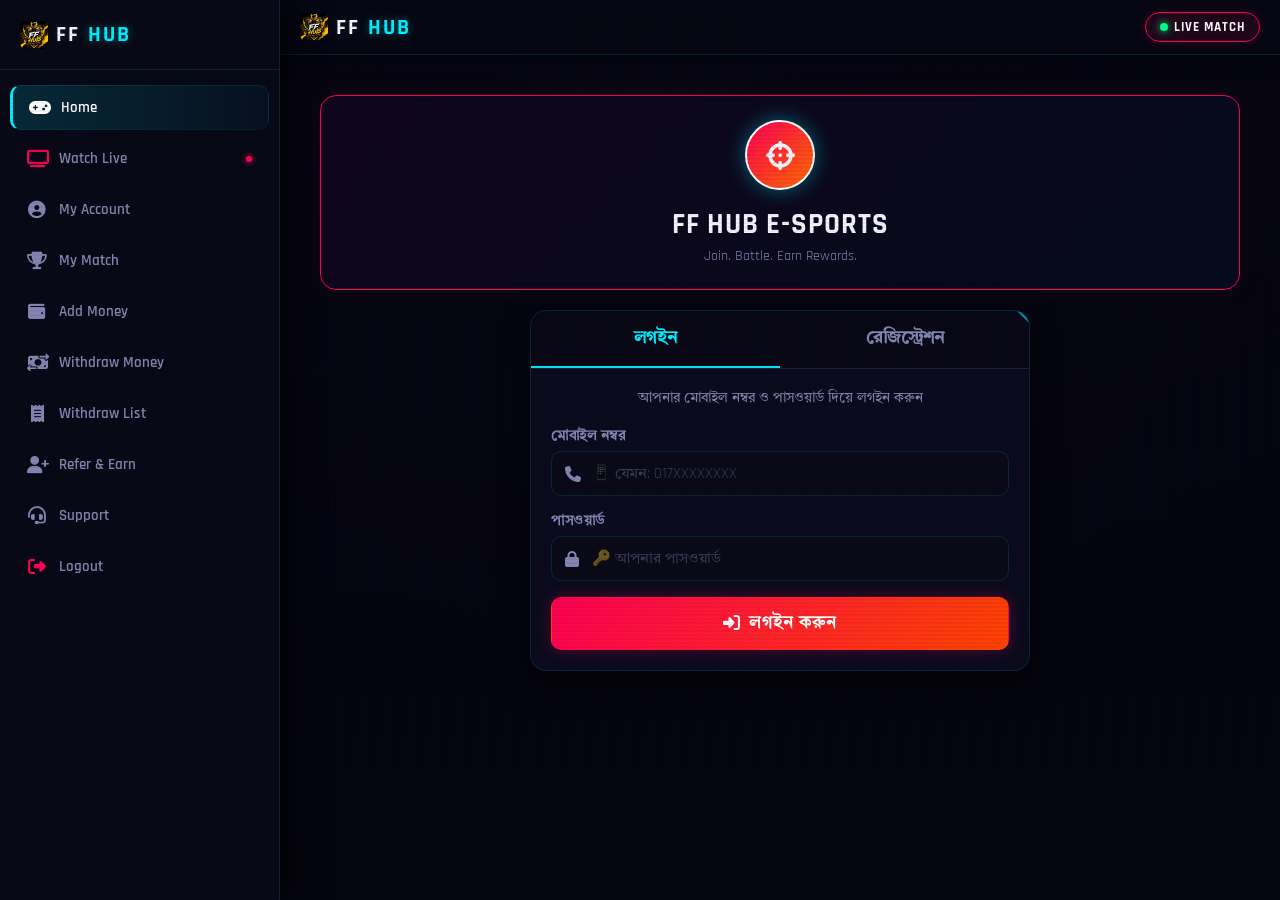
==== commit eadd08b3: "Add FF Hub logo as app icon and fix manifest.json for PWA" ====
--- a/index.html
+++ b/index.html
@@ -6,7 +6,14 @@
   <title>FF HUB — E-Sports Platform 🔥</title>
   <meta name="description" content="Bangladesh Free Fire Tournament Platform — Join, Play, Win!">
   <link rel="manifest" href="manifest.json">
-  <meta name="theme-color" content="#ff0055">
+  <meta name="theme-color" content="#ffd700">
+  <link rel="icon" type="image/png" sizes="32x32" href="assets/icon-32.png">
+  <link rel="icon" type="image/png" sizes="16x16" href="assets/icon-16.png">
+  <link rel="apple-touch-icon" sizes="152x152" href="assets/icon-152.png">
+  <link rel="apple-touch-icon" sizes="192x192" href="assets/icon-192.png">
+  <meta property="og:image" content="assets/logo.jpg">
+  <meta property="og:title" content="FF HUB — Bangladesh Free Fire Tournament">
+  <meta property="og:description" content="Join, Battle, Earn Rewards in Bangladesh's #1 Free Fire Tournament Platform">
   <link rel="stylesheet" href="css/style.css">
   <link rel="stylesheet" href="https://cdnjs.cloudflare.com/ajax/libs/font-awesome/6.5.0/css/all.min.css">
 </head>
@@ -18,7 +25,7 @@
   <aside id="sidebar" class="sidebar">
     <div class="sidebar-header">
       <div class="logo">
-        <i class="fa-solid fa-fire-flame-curved"></i> FF <span>HUB</span>
+        <img src="assets/icon-48.png" alt="FF Hub Logo" style="width:28px;height:28px;border-radius:6px;object-fit:cover;vertical-align:middle;"> FF <span>HUB</span>
       </div>
       <button class="sidebar-close-btn" onclick="toggleSidebar()">&times;</button>
     </div>
@@ -76,7 +83,7 @@
       <div class="nav-left">
         <button class="hamburger-btn" onclick="toggleSidebar()"><i class="fa-solid fa-bars-staggered"></i></button>
         <div class="logo">
-          <i class="fa-solid fa-fire-flame-curved"></i> FF <span>HUB</span>
+          <img src="assets/icon-48.png" alt="FF Hub Logo" style="width:28px;height:28px;border-radius:6px;object-fit:cover;vertical-align:middle;"> FF <span>HUB</span>
         </div>
       </div>
       <div class="nav-right">
